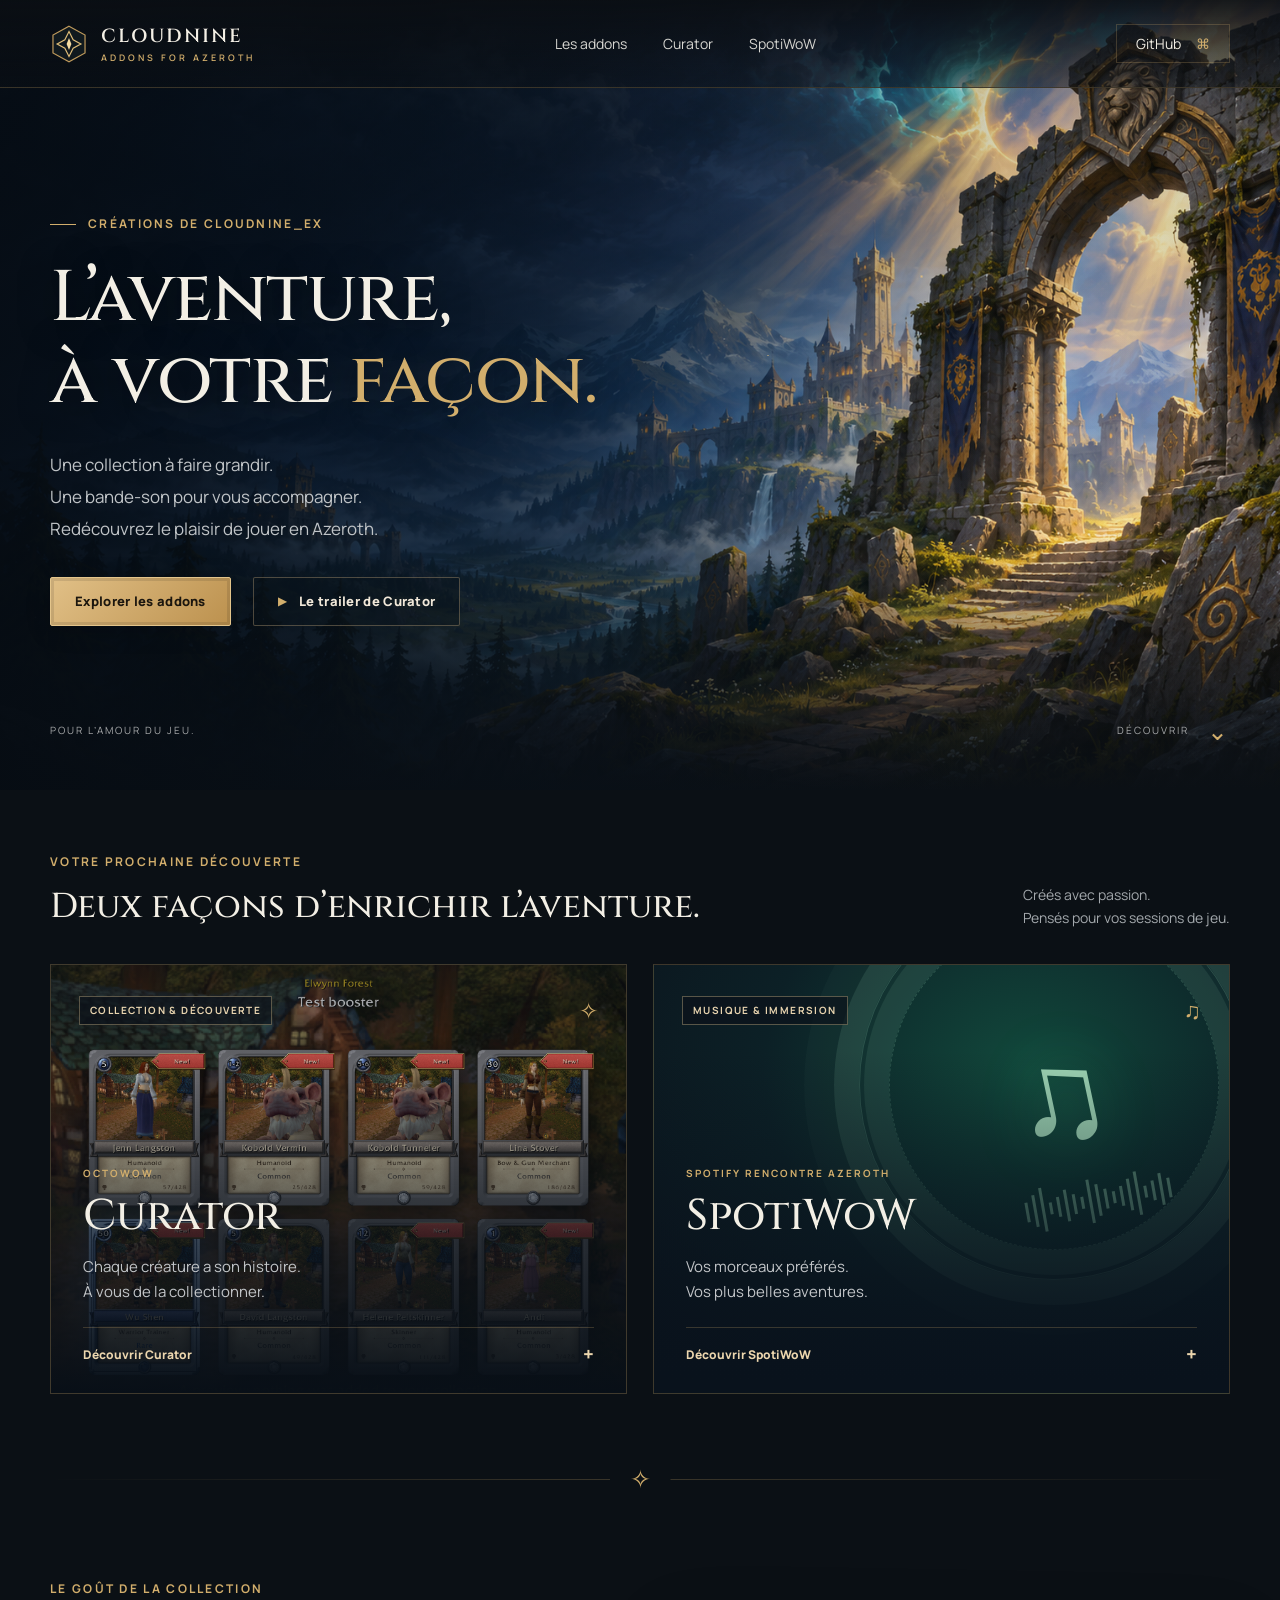
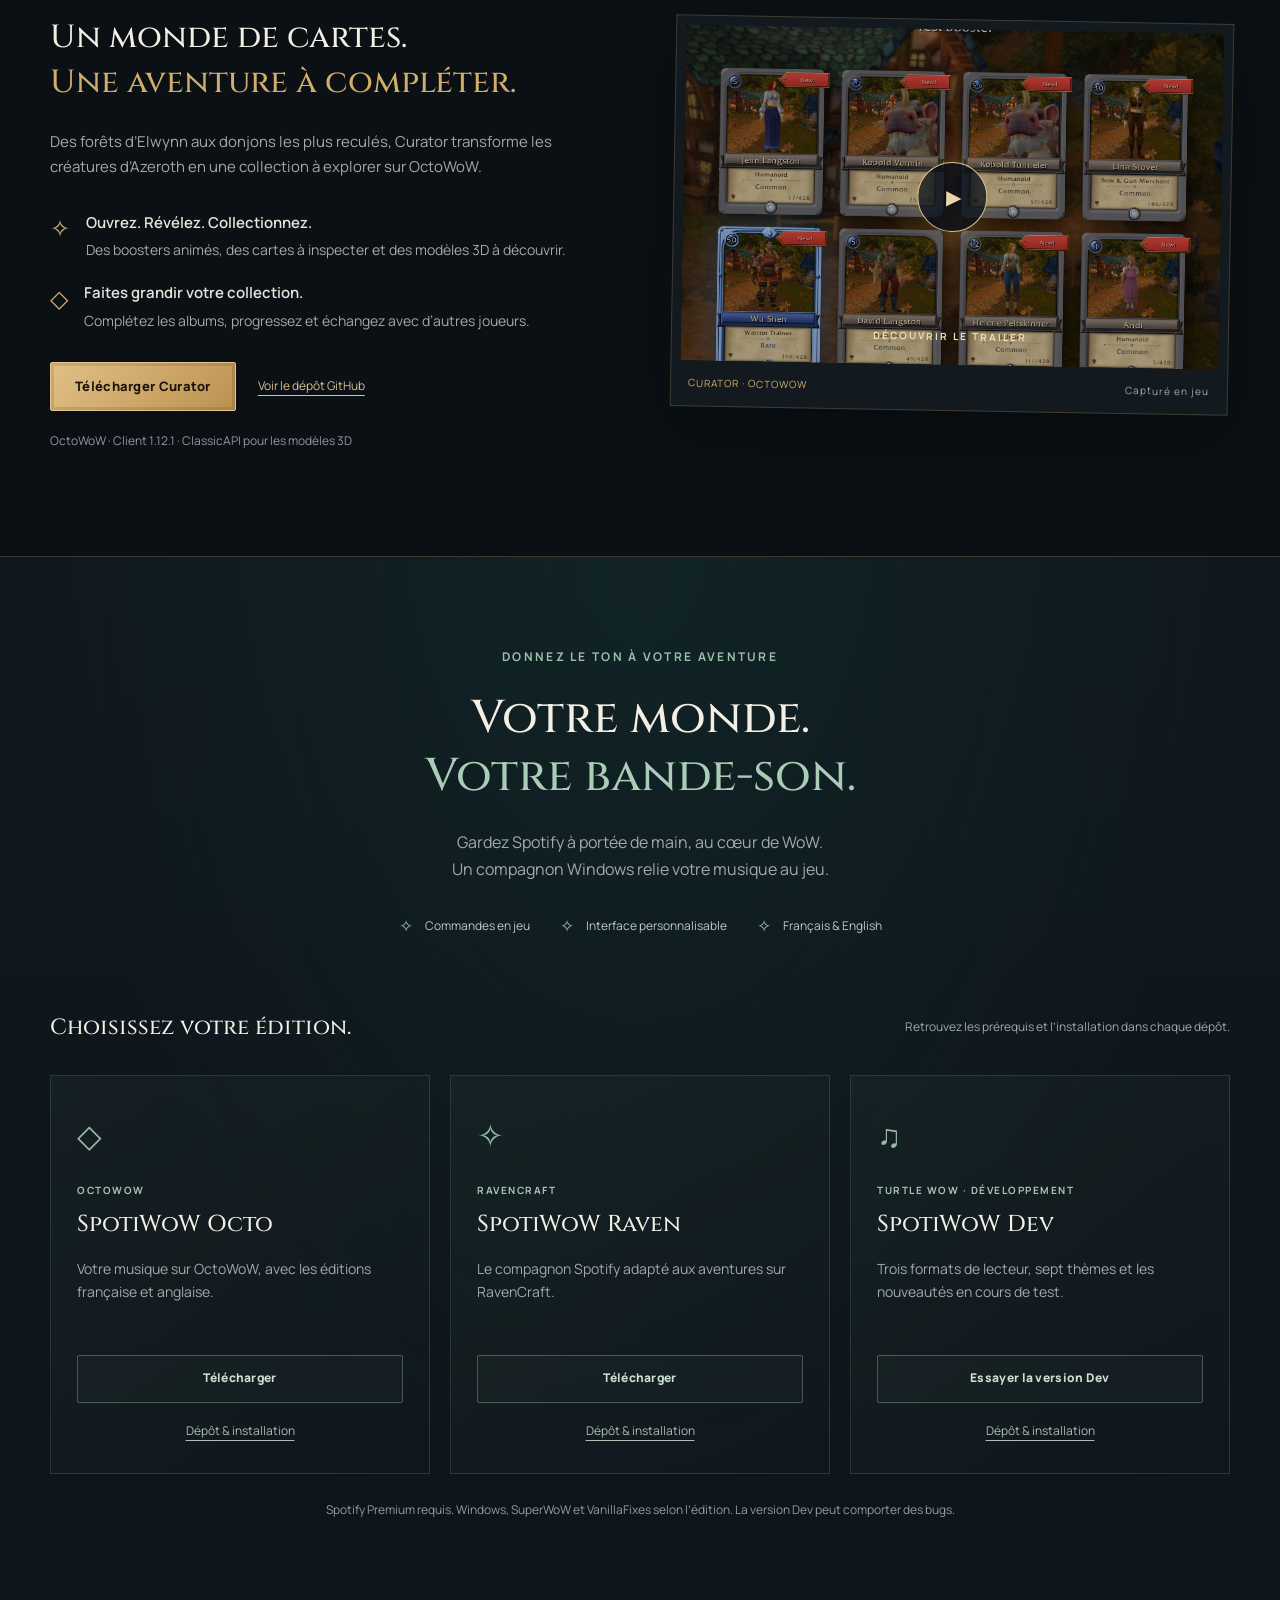
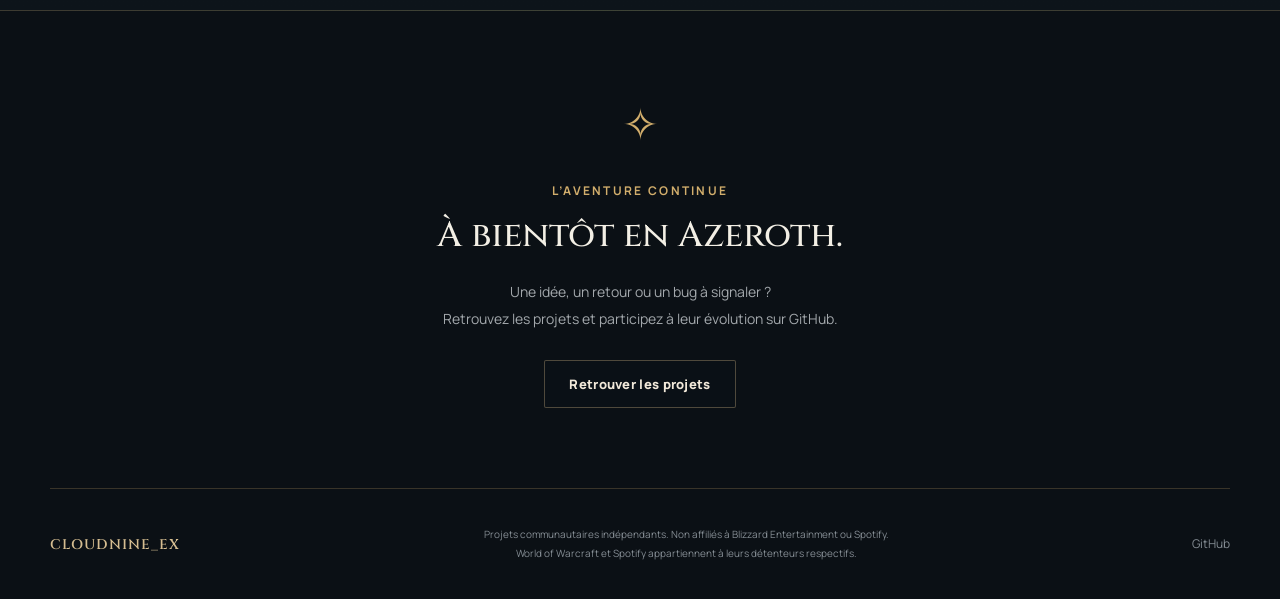
==== index.html @ c4625a7a "Create CloudNine addon showcase for Curator and SpotiWoW" ====
<!doctype html>
<html lang="fr">
<head>
  <meta charset="utf-8"><meta name="viewport" content="width=device-width, initial-scale=1">
  <meta name="theme-color" content="#0b1015">
  <meta name="description" content="Les addons de CloudNine_Ex pour vos aventures en Azeroth : Curator OctoWoW et SpotiWoW. Découvrez les projets, le trailer et les téléchargements.">
  <meta property="og:title" content="CloudNine_Ex — L’aventure, à votre façon."><meta property="og:description" content="Curator & SpotiWoW. Des addons faits pour enrichir vos aventures en Azeroth."><meta property="og:type" content="website">
  <title>CloudNine_Ex · Curator & SpotiWoW</title>
  <link rel="icon" href="assets/sigil.svg" type="image/svg+xml">
  <link rel="stylesheet" href="style.css"><script src="script.js" defer></script>
</head>
<body>
<a class="skip" href="#addons">Aller aux addons</a>
<header class="header"><a class="brand" href="#" aria-label="CloudNine_Ex, accueil"><img src="assets/sigil.svg" width="38" height="38" alt=""><span>CLOUDNINE<span class="brand-sub">ADDONS FOR AZEROTH</span></span></a><nav aria-label="Navigation principale"><a href="#addons">Les addons</a><a href="#curator">Curator</a><a href="#spotiwow">SpotiWoW</a></nav><a class="nav-github" href="https://github.com/Toracles" target="_blank" rel="noopener noreferrer">GitHub <span aria-hidden="true">⌘</span></a></header>
<main>
<section class="hero" aria-labelledby="hero-title"><div class="hero-art"></div><div class="embers" aria-hidden="true"></div><div class="hero-content wrap"><p class="eyebrow"><span></span> CRÉATIONS DE CLOUDNINE_EX</p><h1 id="hero-title">L’aventure,<br>à votre <em>façon.</em></h1><p class="hero-description">Une collection à faire grandir.<br>Une bande-son pour vous accompagner.<br>Redécouvrez le plaisir de jouer en Azeroth.</p><div class="actions"><a class="button gold" href="#addons">Explorer les addons</a><button class="button ghost" data-trailer><span class="play-small" aria-hidden="true">▶</span> Le trailer de Curator</button></div></div><div class="hero-bottom wrap"><span>POUR L’AMOUR DU JEU.</span><a href="#addons">DÉCOUVRIR <span aria-hidden="true">⌄</span></a></div></section>
<section id="addons" class="addons wrap"><div class="section-heading"><div><p class="eyebrow">VOTRE PROCHAINE DÉCOUVERTE</p><h2>Deux façons d’enrichir l’aventure.</h2></div><p>Créés avec passion.<br>Pensés pour vos sessions de jeu.</p></div><div class="tile-grid">
<a class="addon-tile curator-tile" href="#curator"><img src="assets/curator-booster.webp" alt="Des cartes Curator révélées dans la forêt d’Elwynn" width="1300" height="700"><div class="tile-shade"></div><div class="tile-top"><span class="tag">COLLECTION & DÉCOUVERTE</span><span class="tile-symbol" aria-hidden="true">✧</span></div><div class="tile-content"><span class="tile-kicker">OCTOWOW</span><h3>Curator</h3><p>Chaque créature a son histoire.<br>À vous de la collectionner.</p><span class="text-link">Découvrir Curator <span aria-hidden="true">+</span></span></div></a>
<a class="addon-tile spoti-tile" href="#spotiwow"><div class="spoti-art" aria-hidden="true"><div class="orbit orbit-one"></div><div class="orbit orbit-two"></div><div class="music-rune">♫</div><div class="waveform"><i></i><i></i><i></i><i></i><i></i><i></i><i></i><i></i><i></i><i></i><i></i><i></i><i></i><i></i><i></i><i></i><i></i><i></i><i></i></div></div><div class="tile-top"><span class="tag">MUSIQUE & IMMERSION</span><span class="tile-symbol" aria-hidden="true">♫</span></div><div class="tile-content"><span class="tile-kicker">SPOTIFY RENCONTRE AZEROTH</span><h3>SpotiWoW</h3><p>Vos morceaux préférés.<br>Vos plus belles aventures.</p><span class="text-link">Découvrir SpotiWoW <span aria-hidden="true">+</span></span></div></a></div></section>
<div class="ornament wrap" aria-hidden="true"><span>✧</span></div>
<section id="curator" class="detail wrap"><div class="detail-copy"><p class="eyebrow">LE GOÛT DE LA COLLECTION</p><h2>Un monde de cartes.<br><em>Une aventure à compléter.</em></h2><p>Des forêts d’Elwynn aux donjons les plus reculés, Curator transforme les créatures d’Azeroth en une collection à explorer sur OctoWoW.</p><div class="feature-list"><div><span aria-hidden="true">✧</span><p><strong>Ouvrez. Révélez. Collectionnez.</strong>Des boosters animés, des cartes à inspecter et des modèles 3D à découvrir.</p></div><div><span aria-hidden="true">◇</span><p><strong>Faites grandir votre collection.</strong>Complétez les albums, progressez et échangez avec d’autres joueurs.</p></div></div><div class="actions"><a class="button gold" href="https://github.com/Toracles/Curator-OctoWoW/releases/latest" target="_blank" rel="noopener noreferrer">Télécharger Curator</a><a class="repo-link" href="https://github.com/Toracles/Curator-OctoWoW" target="_blank" rel="noopener noreferrer">Voir le dépôt GitHub</a></div><p class="requirements">OctoWoW · Client 1.12.1 · ClassicAPI pour les modèles 3D</p></div><div class="trailer-card"><button class="trailer-preview" data-trailer aria-label="Regarder le trailer de Curator"><img src="assets/curator-booster.webp" alt="Aperçu de l’ouverture d’un booster Curator" loading="lazy" width="1300" height="700"><span class="play-ring" aria-hidden="true">▶</span><span class="preview-label">DÉCOUVRIR LE TRAILER</span></button><div class="media-caption"><span>CURATOR · OCTOWOW</span><span>Capturé en jeu</span></div></div></section>
<section id="spotiwow" class="spoti-section"><div class="wrap"><div class="spoti-heading"><p class="eyebrow">DONNEZ LE TON À VOTRE AVENTURE</p><h2>Votre monde.<br><em>Votre bande-son.</em></h2><p>Gardez Spotify à portée de main, au cœur de WoW.<br>Un compagnon Windows relie votre musique au jeu.</p></div><div class="spoti-features"><span>Commandes en jeu</span><span>Interface personnalisable</span><span>Français & English</span></div><div class="edition-header"><h3>Choisissez votre édition.</h3><p>Retrouvez les prérequis et l’installation dans chaque dépôt.</p></div><div class="edition-grid"><article class="edition"><span class="edition-mark" aria-hidden="true">◇</span><p class="eyebrow">OCTOWOW</p><h3>SpotiWoW Octo</h3><p>Votre musique sur OctoWoW, avec les éditions française et anglaise.</p><a class="button outline" href="https://github.com/Toracles/SpotiWoW-Octo/releases/latest" target="_blank" rel="noopener noreferrer">Télécharger</a><a class="repo-link" href="https://github.com/Toracles/SpotiWoW-Octo" target="_blank" rel="noopener noreferrer">Dépôt & installation</a></article><article class="edition"><span class="edition-mark" aria-hidden="true">✧</span><p class="eyebrow">RAVENCRAFT</p><h3>SpotiWoW Raven</h3><p>Le compagnon Spotify adapté aux aventures sur RavenCraft.</p><a class="button outline" href="https://github.com/Toracles/SpotiWoW-Raven/releases/latest" target="_blank" rel="noopener noreferrer">Télécharger</a><a class="repo-link" href="https://github.com/Toracles/SpotiWoW-Raven" target="_blank" rel="noopener noreferrer">Dépôt & installation</a></article><article class="edition dev"><span class="edition-mark" aria-hidden="true">♫</span><p class="eyebrow">TURTLE WOW · DÉVELOPPEMENT</p><h3>SpotiWoW Dev</h3><p>Trois formats de lecteur, sept thèmes et les nouveautés en cours de test.</p><a class="button outline" href="https://github.com/Toracles/SpotiWoW-Dev/releases/latest" target="_blank" rel="noopener noreferrer">Essayer la version Dev</a><a class="repo-link" href="https://github.com/Toracles/SpotiWoW-Dev" target="_blank" rel="noopener noreferrer">Dépôt & installation</a></article></div><p class="spoti-note">Spotify Premium requis. Windows, SuperWoW et VanillaFixes selon l’édition. La version Dev peut comporter des bugs.</p></div></section>
<section class="closing wrap"><span class="closing-sigil" aria-hidden="true">✧</span><p class="eyebrow">L’AVENTURE CONTINUE</p><h2>À bientôt en Azeroth.</h2><p>Une idée, un retour ou un bug à signaler ?<br>Retrouvez les projets et participez à leur évolution sur GitHub.</p><a class="button ghost" href="https://github.com/Toracles" target="_blank" rel="noopener noreferrer">Retrouver les projets</a></section>
</main><footer class="footer wrap"><a class="footer-brand" href="#">CLOUDNINE_EX</a><p>Projets communautaires indépendants. Non affiliés à Blizzard Entertainment ou Spotify.<br>World of Warcraft et Spotify appartiennent à leurs détenteurs respectifs.</p><a href="https://github.com/Toracles" target="_blank" rel="noopener noreferrer">GitHub</a></footer>
<dialog id="trailer-dialog" aria-labelledby="trailer-title"><div class="dialog-heading"><h2 id="trailer-title">Curator · Le trailer</h2><button class="close-dialog" aria-label="Fermer le trailer">✕</button></div><video controls playsinline preload="none" poster="assets/curator-booster.webp"><source src="assets/curator-trailer.mp4" type="video/mp4">Votre navigateur ne lit pas cette vidéo. <a href="assets/curator-trailer.mp4">Télécharger le trailer</a>.</video></dialog>
</body></html>
---- style.css ----
@import url('https://fonts.googleapis.com/css2?family=Cinzel:wght@400;500;600;700&family=Manrope:wght@400;500;600;700;800&display=swap');
:root{color-scheme:dark;--bg:#0b1015;--panel:#121a20;--gold:#d2ae6c;--text:#f3efe5;--muted:#a3a8ac;--line:rgba(210,174,108,.23)}
*{box-sizing:border-box}html{scroll-behavior:smooth;scroll-padding-top:100px}body{margin:0;background:var(--bg);color:var(--text);font:16px/1.7 Manrope,Arial,sans-serif}a{color:inherit;text-decoration:none}button{font:inherit;cursor:pointer}button,a{-webkit-tap-highlight-color:transparent}button:focus-visible,a:focus-visible{outline:2px solid #f5d18b;outline-offset:5px}button{color:inherit}img{max-width:100%;display:block}.wrap{width:min(1240px,calc(100% - 100px));margin-inline:auto}.skip{position:fixed;left:20px;top:-80px;padding:12px 20px;background:var(--gold);color:#111;z-index:100}.skip:focus{top:10px}.header{height:88px;display:flex;align-items:center;justify-content:space-between;padding:0 50px;position:absolute;z-index:10;inset:0 0 auto;border-bottom:1px solid var(--line);background:linear-gradient(#0a0e13ef,#0a0e1370)}.brand{display:flex;gap:13px;align-items:center;font:600 19px Cinzel,Georgia,serif;letter-spacing:2px}.brand-sub{display:block;font:600 9px Manrope,sans-serif;letter-spacing:3px;color:var(--gold);margin-top:2px}.header nav{display:flex;gap:36px;font-size:14px;color:#d7d6d1}.header nav a:hover,.repo-link:hover,.footer a:hover{color:var(--gold)}.nav-github{border:1px solid var(--line);padding:7px 19px;font-size:14px}.nav-github span{padding-left:12px;color:var(--gold)}.hero{height:790px;min-height:700px;position:relative;isolation:isolate;display:flex;align-items:center;overflow:hidden}.hero-art{position:absolute;inset:0;z-index:-3;background:#152632 url('assets/hero.png') center 40%/cover}.hero:before{content:'';position:absolute;inset:0;z-index:-2;background:linear-gradient(90deg,rgba(6,12,19,.89),rgba(7,15,24,.55) 43%,rgba(7,15,24,.03) 78%),linear-gradient(0deg,var(--bg) 0%,transparent 30%,#07101a30)}.hero-content{padding-top:50px}.eyebrow{font-size:12px;font-weight:700;letter-spacing:2.3px;line-height:1.6;color:var(--gold);margin:0 0 24px}.hero .eyebrow{display:flex;gap:12px;align-items:center}.eyebrow>span{height:1px;width:26px;background:var(--gold)}h1,h2,h3{font-family:Cinzel,Georgia,serif;font-weight:500;line-height:1.15;margin:0}h1{font-size:clamp(52px,5.6vw,82px);letter-spacing:-1.5px;text-shadow:0 3px 35px #0008}em{font-style:normal;color:var(--gold)}.hero-description{color:#c0c4c7;font-size:17px;line-height:1.9;margin:26px 0 32px}.actions{display:flex;align-items:center;gap:22px;flex-wrap:wrap}.button{display:inline-flex;justify-content:center;align-items:center;gap:13px;min-height:48px;padding:12px 24px;border:1px solid transparent;font-size:13px;font-weight:800;letter-spacing:.3px;border-radius:2px;transition:background .2s,border-color .2s,transform .2s}.button:hover{transform:translateY(-2px)}.gold{background:linear-gradient(135deg,#e1c087,#bc914e);color:#1b160e;border-color:#e4c58b;box-shadow:inset 0 0 0 3px #0c0c0c1c,0 4px 25px #0003}.gold:hover{background:#efcf98}.ghost{background:#0b141955;border-color:#a7926e70;color:#f1e8d9}.ghost:hover{background:#b5924e20;border-color:var(--gold)}.play-small{font-size:11px;color:var(--gold)}.hero-bottom{position:absolute;bottom:38px;left:0;right:0;display:flex;justify-content:space-between;align-items:center;color:#a7a9aa;font-size:10px;letter-spacing:2px}.hero-bottom a{display:flex;gap:18px;align-items:center}.hero-bottom a span{font-size:25px;color:var(--gold)}.embers{position:absolute;inset:0;z-index:-1;pointer-events:none;background-image:radial-gradient(2px 2px at 72% 35%,#dfbc7e,transparent),radial-gradient(2px 2px at 80% 62%,#dfbc7e,transparent),radial-gradient(1px 1px at 60% 45%,#dfbc7e,transparent),radial-gradient(2px 2px at 91% 17%,#dfbc7e,transparent);animation:drift 10s ease-in-out infinite alternate}@keyframes drift{to{transform:translate(12px,-24px);opacity:.4}}
.addons{padding-block:62px 75px}.section-heading{display:flex;justify-content:space-between;gap:30px;align-items:end;margin-bottom:34px}.section-heading .eyebrow{margin-bottom:14px}h2{font-size:clamp(27px,2.7vw,39px);line-height:1.3}.section-heading>p{font-size:14px;color:var(--muted);margin:0}.tile-grid{display:grid;grid-template-columns:1fr 1fr;gap:26px;perspective:1400px}.addon-tile{height:430px;position:relative;isolation:isolate;overflow:hidden;border:1px solid #80643e70;background:#0e1920;transform:rotateX(var(--rx,0deg)) rotateY(var(--ry,0deg));transition:transform .25s,border-color .25s,box-shadow .25s}.addon-tile:after{content:'';position:absolute;inset:0;pointer-events:none;background:radial-gradient(400px circle at var(--mx,50%) var(--my,50%),#ead3a318,transparent);opacity:0;transition:opacity .3s}.addon-tile:hover{border-color:#d5ac69;box-shadow:0 15px 50px #0006}.addon-tile:hover:after{opacity:1}.addon-tile>img{position:absolute;inset:0;width:100%;height:100%;object-fit:cover;object-position:45% 35%;z-index:-3;transition:transform .6s;filter:saturate(.8)}.addon-tile:hover>img{transform:scale(1.05)}.tile-shade{position:absolute;inset:0;background:linear-gradient(0deg,#080f17 0%,#080f17b0 39%,#080f1720 75%,#080f1770);z-index:-1}.tile-top{display:flex;justify-content:space-between;align-items:center;position:absolute;inset:26px 28px auto}.tag{border:1px solid #dac39060;color:#e8d4af;background:#0b111aac;padding:5px 10px;font-size:10px;font-weight:700;letter-spacing:1.4px}.tile-symbol{font-size:23px;color:var(--gold)}.tile-content{position:absolute;inset:auto 32px 28px}.tile-kicker{font-size:10px;font-weight:700;letter-spacing:2px;color:var(--gold)}.tile-content h3{font-size:43px;margin-top:7px}.tile-content p{font-size:15px;line-height:1.7;color:#c2c5c8;margin:12px 0 22px}.text-link{font-size:12px;font-weight:800;display:flex;justify-content:space-between;padding-top:17px;border-top:1px solid var(--line);color:#ecd6ae}.text-link>span{font-size:19px;line-height:1}.spoti-tile{background:radial-gradient(ellipse at 65% 25%,#12493c,#0c2026 50%,#0b121b)}.spoti-art{position:absolute;inset:0;z-index:-2;overflow:hidden}.spoti-art:after{content:'';position:absolute;inset:0;background:linear-gradient(0deg,#09121c 3%,transparent 80%)}.music-rune{position:absolute;top:13%;right:21%;font:130px Georgia,serif;color:#9ed5b5;text-shadow:0 0 60px #4bffb060;transform:rotate(-12deg)}.orbit{position:absolute;top:-75px;right:-20px;width:390px;height:390px;border:1px solid #95d4b335;border-radius:50%;box-shadow:0 0 0 25px #79ad9820,0 0 0 55px #79ad9809}.orbit-two{top:-45px;right:10px;width:330px;height:330px;border-style:dashed;animation:orbit 90s linear infinite}@keyframes orbit{to{transform:rotate(360deg)}}.waveform{display:flex;position:absolute;right:10%;top:49%;gap:5px;align-items:center;height:50px;transform:rotate(-10deg);opacity:.6}.waveform i{display:block;width:3px;height:20px;background:#8bc5a5;animation:bars 1.8s ease-in-out infinite alternate}.waveform i:nth-child(3n){height:44px;animation-delay:-.8s}.waveform i:nth-child(2n){height:32px;animation-delay:-.3s}.waveform i:nth-child(4n){height:12px;animation-delay:-1.2s}@keyframes bars{to{transform:scaleY(.35)}}.ornament{height:20px;display:flex;align-items:center;gap:20px;color:var(--gold)}.ornament:before,.ornament:after{content:'';height:1px;flex:1;background:linear-gradient(90deg,transparent,var(--line))}.ornament:after{transform:rotate(180deg)}.ornament span{font-size:25px}.detail{display:grid;grid-template-columns:1fr 1fr;gap:65px;align-items:center;padding-block:90px 105px}.detail .eyebrow{margin-bottom:18px}.detail h2{font-size:32px;line-height:1.4}.detail-copy>p:not(.eyebrow):not(.requirements){color:var(--muted);font-size:15px;margin:23px 0}.feature-list{margin:30px 0}.feature-list>div{display:flex;gap:16px;align-items:start;margin:18px 0}.feature-list>div>span{color:var(--gold);font-size:24px;line-height:1.5}.feature-list p{margin:0;color:var(--muted);font-size:14px}.feature-list strong{display:block;color:#e7e4dc;font-size:15px;font-weight:600;margin-bottom:3px}.repo-link{font-size:12px;color:#d6c198;text-decoration:underline;text-underline-offset:5px}.requirements{font-size:12px;color:#91989e;margin:20px 0 0}.trailer-card{border:1px solid var(--line);padding:9px;background:#121a20;box-shadow:0 24px 70px #0004;transform:rotate(1deg)}.trailer-preview{position:relative;display:block;border:0;padding:0;width:100%;background:#111;overflow:hidden;aspect-ratio:16/10}.trailer-preview img{height:100%;width:100%;object-fit:cover;filter:brightness(.7);transition:transform .5s,filter .5s}.trailer-preview:hover img{transform:scale(1.04);filter:brightness(.9)}.play-ring{position:absolute;top:50%;left:50%;transform:translate(-50%,-50%);display:grid;place-items:center;width:70px;height:70px;border-radius:50%;border:1px solid #dec08a;background:#0a111bc0;color:#edd5a9;font-size:20px;padding-left:3px;box-shadow:0 0 40px #cfa75c40}.preview-label{position:absolute;bottom:20px;left:0;right:0;font-size:10px;font-weight:700;letter-spacing:2px;color:#f1dbae}.media-caption{display:flex;justify-content:space-between;font-size:10px;letter-spacing:1px;padding:14px 8px 5px;color:var(--muted)}.media-caption span:first-child{color:var(--gold)}
.spoti-section{position:relative;padding-block:90px;background:radial-gradient(ellipse at 50% 0%,#11333066,transparent 63%),linear-gradient(#10191f,#0d141a);border-block:1px solid var(--line)}.spoti-heading{text-align:center}.spoti-heading .eyebrow{color:#9abfa9}.spoti-heading h2{font-size:46px;line-height:1.25}.spoti-heading em{color:#a9cdb6}.spoti-heading>p:last-child{color:var(--muted);margin:24px 0}.spoti-features{display:flex;gap:30px;justify-content:center;margin:28px 0 65px;color:#c0c9c4;font-size:12px}.spoti-features span{display:flex;align-items:center;gap:12px}.spoti-features span:before{content:'✧';color:#95bea7;font-size:17px}.edition-header{display:flex;justify-content:space-between;align-items:center;margin-bottom:25px;gap:20px}.edition-header h3{font-size:22px}.edition-header p{color:var(--muted);font-size:12px}.edition-grid{display:grid;grid-template-columns:repeat(3,1fr);gap:20px}.edition{position:relative;padding:32px 26px;background:linear-gradient(140deg,#20312f55,#121a2070);border:1px solid #84ad9633;transition:transform .25s,border-color .25s}.edition:hover{transform:translateY(-5px);border-color:#9cc6ac88}.edition .eyebrow{font-size:10px;letter-spacing:1.5px;color:#a7c6b3;margin-bottom:14px}.edition-mark{display:block;font-size:32px;color:#95bca4;margin-bottom:20px}.edition h3{font-size:23px}.edition>p:not(.eyebrow){color:var(--muted);font-size:14px;min-height:72px;margin-block:18px 26px}.outline{width:100%;border-color:#79998080;background:#8bb89c0a;color:#cce0d2;font-size:12px}.outline:hover{background:#8bb89c20;border-color:#8bb89c}.edition .repo-link{display:block;text-align:center;margin-top:18px;color:#acbfb4}.spoti-note{color:#949d9b;text-align:center;font-size:12px;margin:26px 0 0}.closing{text-align:center;padding-block:75px 80px}.closing-sigil{font-size:44px;color:var(--gold);display:block;margin-bottom:20px}.closing .eyebrow{margin-bottom:13px}.closing h2{font-size:35px}.closing p:not(.eyebrow){color:var(--muted);font-size:14px;line-height:1.9;margin:20px 0 28px}.footer{border-top:1px solid var(--line);display:flex;align-items:center;justify-content:space-between;gap:30px;padding-block:26px;color:#858d94}.footer-brand{font:600 14px Cinzel,Georgia,serif;color:#d5bd91;letter-spacing:1px}.footer p{font-size:10px;line-height:1.9;text-align:center}.footer>a:last-child{font-size:12px}dialog{padding:0;border:1px solid var(--gold);background:#0b1015;color:var(--text);width:min(1050px,95vw);max-height:94dvh;box-shadow:0 0 100px #000c}dialog::backdrop{background:#02060de8;backdrop-filter:blur(7px)}.dialog-heading{display:flex;align-items:center;justify-content:space-between;padding:13px 20px;border-bottom:1px solid var(--line)}.dialog-heading h2{font-size:17px}.close-dialog{border:0;background:transparent;font-size:21px;width:40px;height:40px;color:var(--gold)}dialog video{display:block;width:100%;max-height:calc(94dvh - 70px)}
@media(min-width:1600px){.hero{height:850px}.header{padding-inline:max(50px,calc((100vw - 1400px)/2))}}@media(max-width:1000px){.wrap{width:calc(100% - 60px)}.header{padding-inline:30px}.header nav{gap:22px}.detail{gap:30px}.detail h2{font-size:27px}.tile-content h3{font-size:36px}.edition{padding:25px 20px}.edition h3{font-size:20px}.edition>p:not(.eyebrow){min-height:96px}}@media(max-width:700px){html{scroll-padding-top:24px}.wrap{width:calc(100% - 36px)}.header{height:76px;padding-inline:18px}.brand{font-size:15px;letter-spacing:1px;gap:9px}.brand img{width:30px}.brand-sub{font-size:8px;letter-spacing:1.6px}.header nav{display:none}.nav-github{padding:7px 12px;font-size:12px}.nav-github span{display:none}.hero{height:730px;min-height:0}.hero-art{background-position:63% center}.hero:before{background:linear-gradient(90deg,#06101de0,#07101a73),linear-gradient(0deg,var(--bg),transparent 35%)}.hero-content{padding-top:30px}h1{font-size:54px;line-height:1.15}.hero .eyebrow{font-size:10px;letter-spacing:1.7px}.hero-description{font-size:15px}.actions{gap:14px}.hero .actions{align-items:start;flex-direction:column}.hero-bottom{font-size:8px;letter-spacing:1.5px;bottom:22px}.hero-bottom a{gap:10px}.addons{padding-block:42px}.section-heading{display:block;margin-bottom:25px}.section-heading>p{margin-top:16px}.section-heading h2{font-size:27px}.eyebrow{font-size:10px;letter-spacing:1.6px}.tile-grid{grid-template-columns:1fr;gap:20px}.addon-tile{height:390px}.tile-top{inset:23px 24px auto}.tile-content{inset:auto 26px 24px}.tile-content h3{font-size:37px}.detail{grid-template-columns:1fr;padding-block:55px;gap:35px}.detail h2{font-size:29px}.detail .actions{gap:18px}.detail-copy>p:not(.eyebrow):not(.requirements){font-size:14px}.trailer-card{transform:none}.spoti-section{padding-block:55px}.spoti-heading h2{font-size:36px}.spoti-heading>p:last-child{font-size:14px}.spoti-features{gap:8px 20px;flex-wrap:wrap;margin-bottom:40px;font-size:11px}.edition-header{display:block;margin-bottom:20px}.edition-header p{margin-top:12px}.edition-grid{grid-template-columns:1fr;gap:18px}.edition{padding:26px}.edition-mark{position:absolute;right:26px;top:26px;font-size:27px}.edition .eyebrow{padding-right:35px}.edition h3{font-size:24px}.edition>p:not(.eyebrow){min-height:0;margin:16px 0 22px}.spoti-note{font-size:11px;line-height:1.9}.closing{padding-block:50px}.closing h2{font-size:29px}.footer{flex-wrap:wrap;justify-content:space-between;gap:12px}.footer p{order:3;text-align:left;width:100%;font-size:10px}.tag{font-size:9px}.requirements{font-size:11px}}@media(prefers-reduced-motion:reduce){html{scroll-behavior:auto}*,*:before,*:after{animation:none!important;transition:none!important}.addon-tile{transform:none!important}}
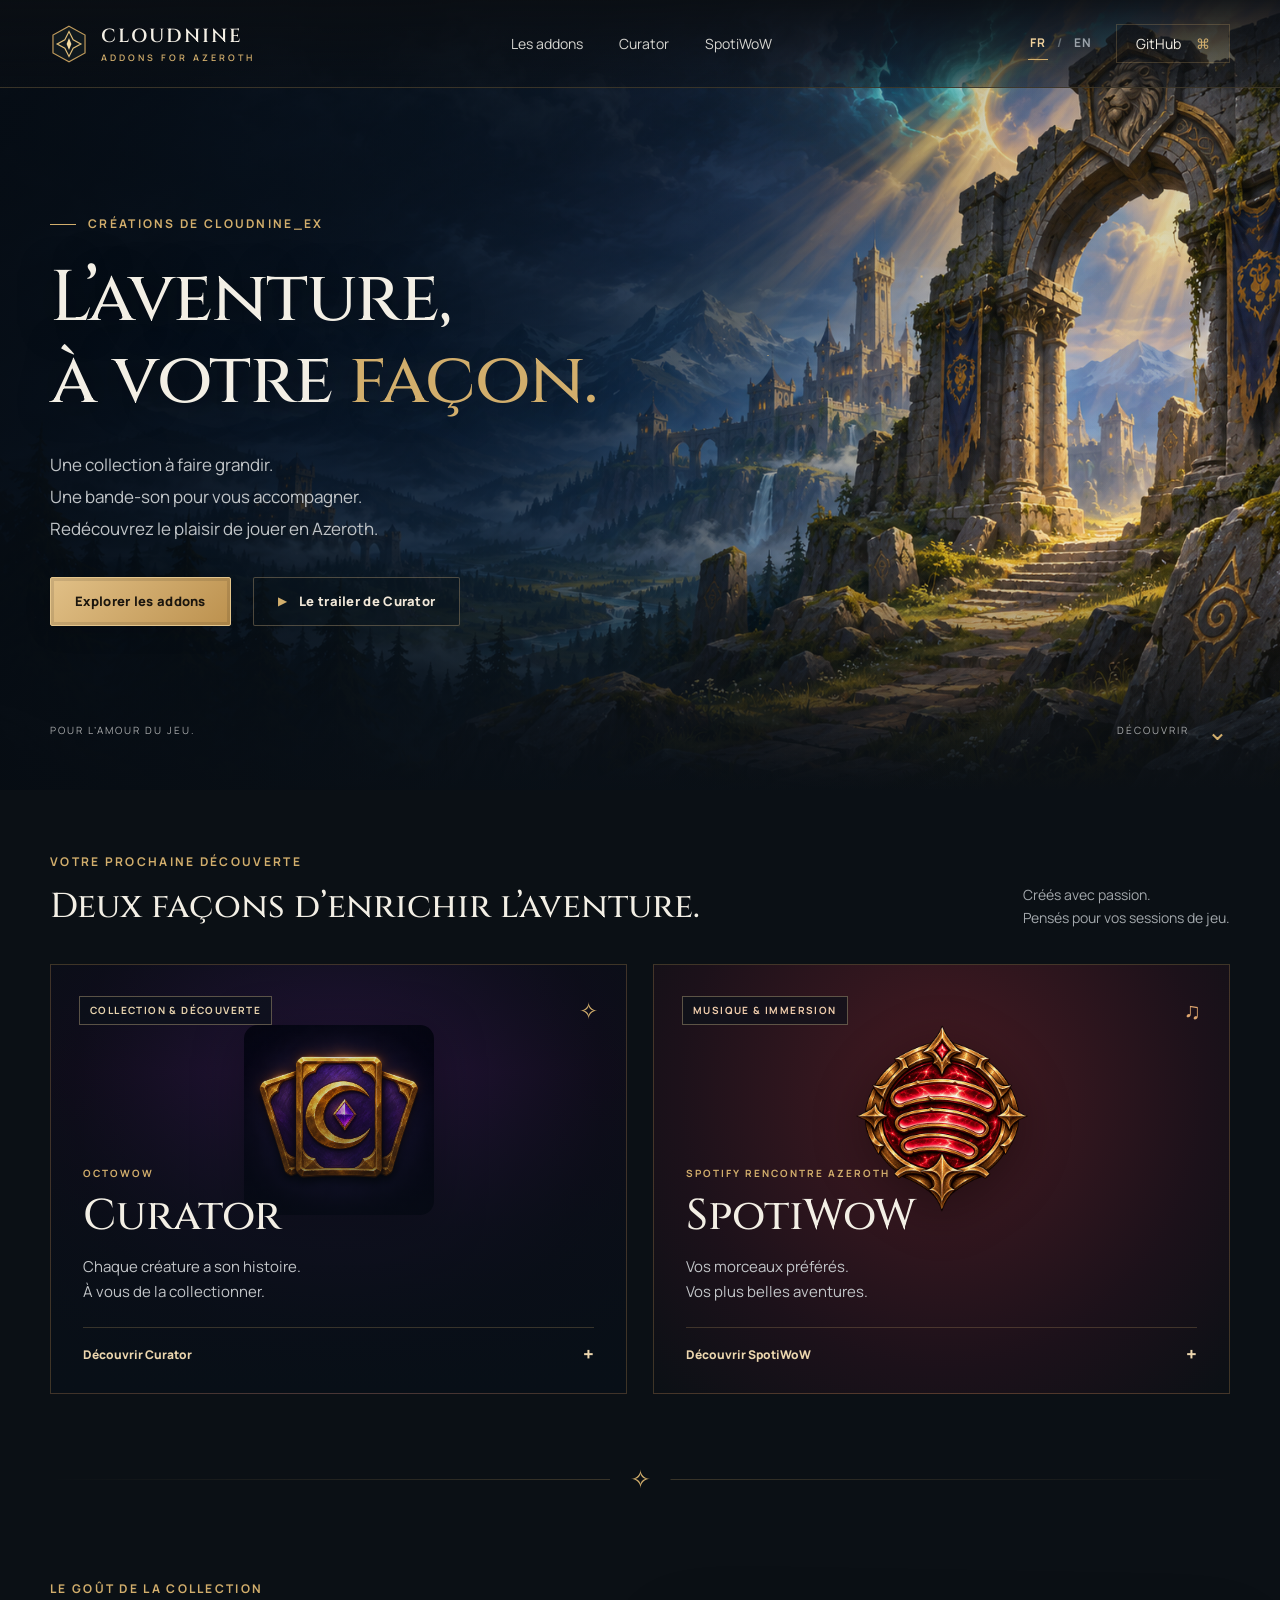
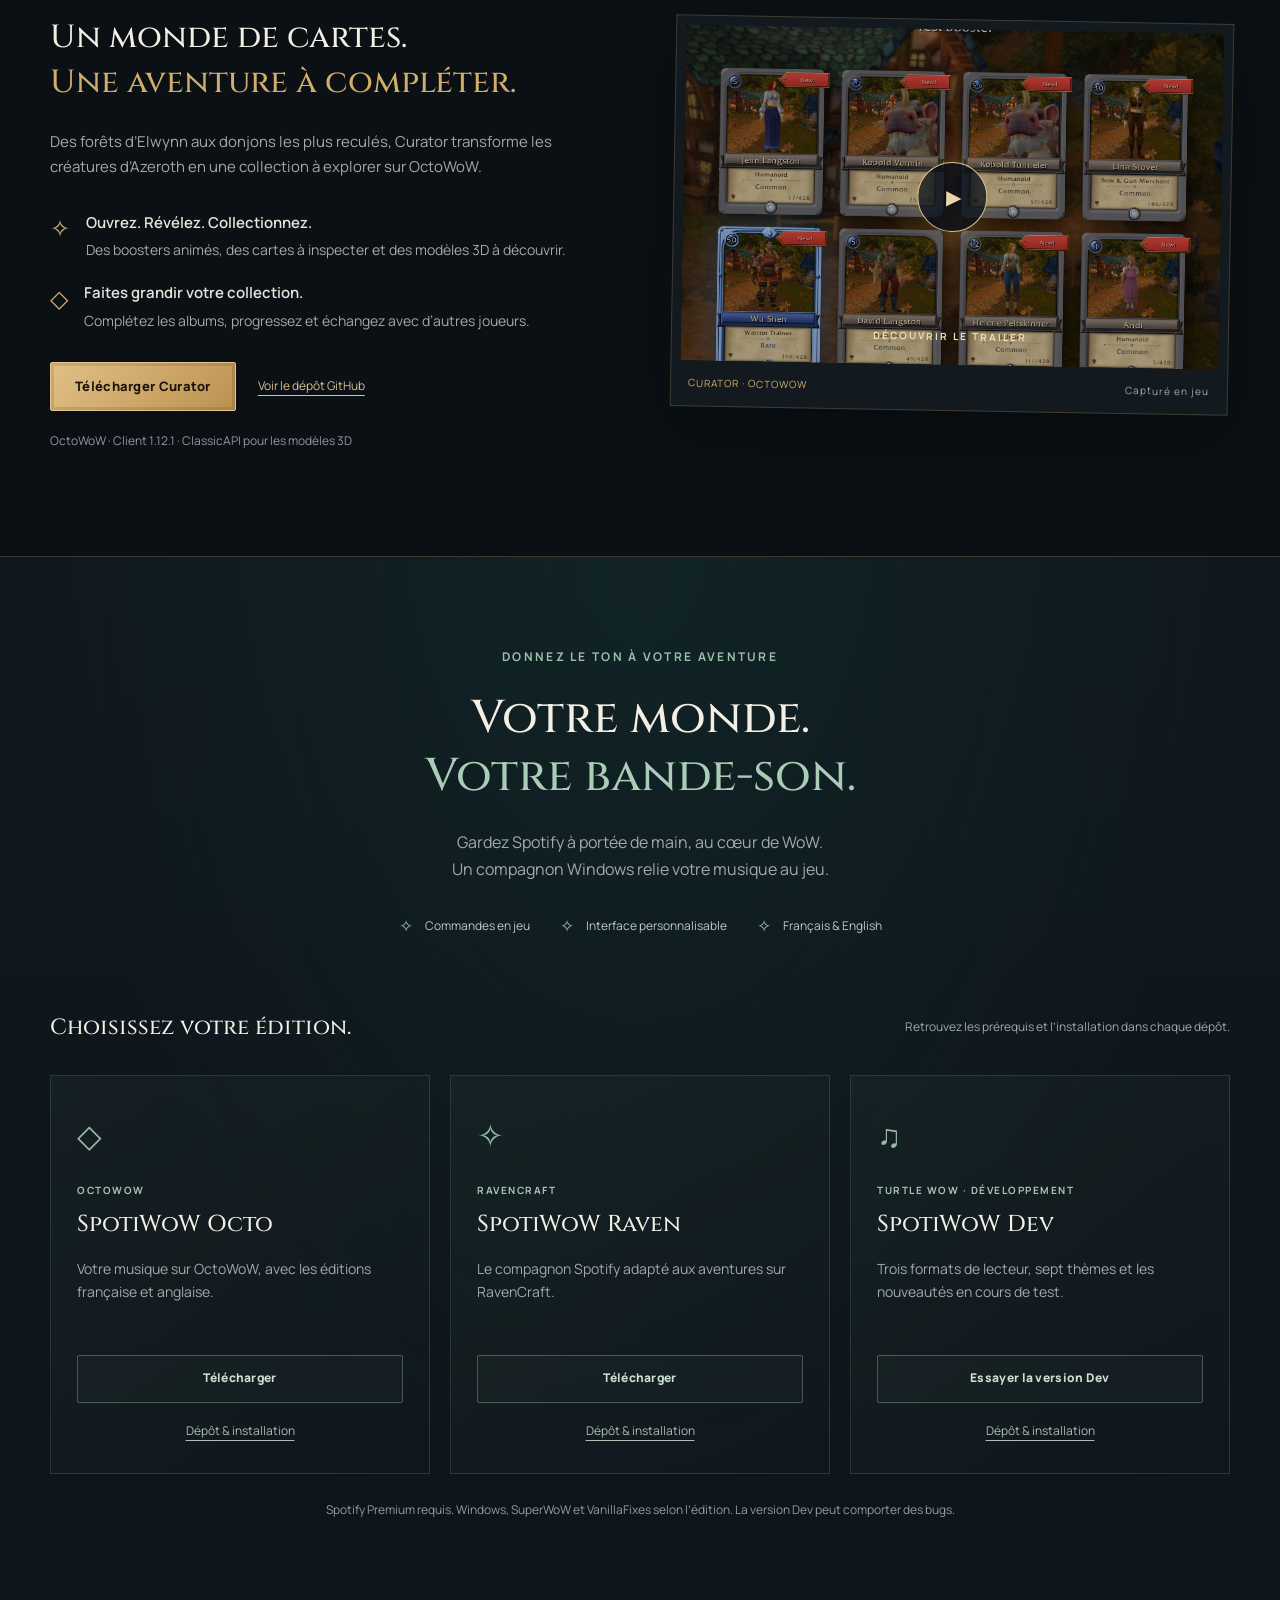
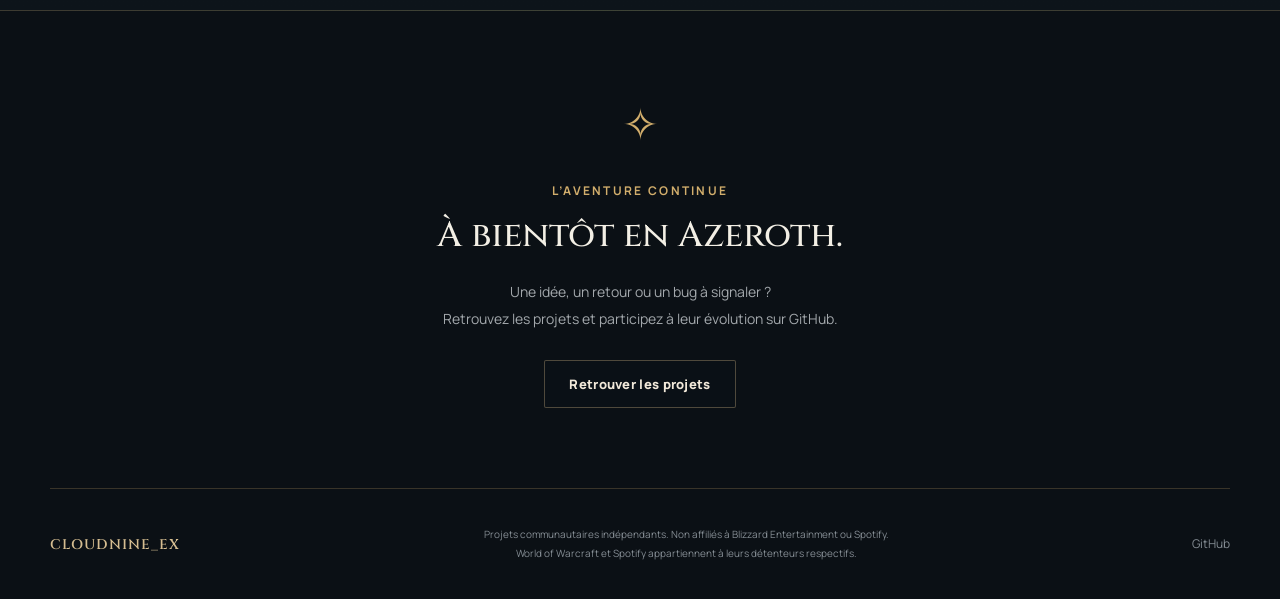
==== commit e46bbb07: "Use addon logos and add complete English edition" ====
--- a/index.html
+++ b/index.html
@@ -7,16 +7,17 @@
   <meta property="og:title" content="CloudNine_Ex — L’aventure, à votre façon."><meta property="og:description" content="Curator & SpotiWoW. Des addons faits pour enrichir vos aventures en Azeroth."><meta property="og:type" content="website">
   <title>CloudNine_Ex · Curator & SpotiWoW</title>
   <link rel="icon" href="assets/sigil.svg" type="image/svg+xml">
-  <link rel="stylesheet" href="style.css"><script src="script.js" defer></script>
+  <link rel="alternate" hreflang="fr" href="https://toracles.github.io/azeroth-addons/"><link rel="alternate" hreflang="en" href="https://toracles.github.io/azeroth-addons/en.html"><link rel="alternate" hreflang="x-default" href="https://toracles.github.io/azeroth-addons/">
+  <link rel="stylesheet" href="style.css?v=2"><script src="script.js?v=2" defer></script>
 </head>
 <body>
 <a class="skip" href="#addons">Aller aux addons</a>
-<header class="header"><a class="brand" href="#" aria-label="CloudNine_Ex, accueil"><img src="assets/sigil.svg" width="38" height="38" alt=""><span>CLOUDNINE<span class="brand-sub">ADDONS FOR AZEROTH</span></span></a><nav aria-label="Navigation principale"><a href="#addons">Les addons</a><a href="#curator">Curator</a><a href="#spotiwow">SpotiWoW</a></nav><a class="nav-github" href="https://github.com/Toracles" target="_blank" rel="noopener noreferrer">GitHub <span aria-hidden="true">⌘</span></a></header>
+<header class="header"><a class="brand" href="#" aria-label="CloudNine_Ex, accueil"><img src="assets/sigil.svg" width="38" height="38" alt=""><span>CLOUDNINE<span class="brand-sub">ADDONS FOR AZEROTH</span></span></a><nav aria-label="Navigation principale"><a href="#addons">Les addons</a><a href="#curator">Curator</a><a href="#spotiwow">SpotiWoW</a></nav><div class="header-tools"><div class="language-switch" role="group" aria-label="Langue du site"><a href="index.html" lang="fr" aria-current="page">FR</a><span aria-hidden="true">/</span><a href="en.html" lang="en" aria-label="Read in English">EN</a></div><a class="nav-github" href="https://github.com/Toracles" target="_blank" rel="noopener noreferrer">GitHub <span aria-hidden="true">⌘</span></a></div></header>
 <main>
 <section class="hero" aria-labelledby="hero-title"><div class="hero-art"></div><div class="embers" aria-hidden="true"></div><div class="hero-content wrap"><p class="eyebrow"><span></span> CRÉATIONS DE CLOUDNINE_EX</p><h1 id="hero-title">L’aventure,<br>à votre <em>façon.</em></h1><p class="hero-description">Une collection à faire grandir.<br>Une bande-son pour vous accompagner.<br>Redécouvrez le plaisir de jouer en Azeroth.</p><div class="actions"><a class="button gold" href="#addons">Explorer les addons</a><button class="button ghost" data-trailer><span class="play-small" aria-hidden="true">▶</span> Le trailer de Curator</button></div></div><div class="hero-bottom wrap"><span>POUR L’AMOUR DU JEU.</span><a href="#addons">DÉCOUVRIR <span aria-hidden="true">⌄</span></a></div></section>
 <section id="addons" class="addons wrap"><div class="section-heading"><div><p class="eyebrow">VOTRE PROCHAINE DÉCOUVERTE</p><h2>Deux façons d’enrichir l’aventure.</h2></div><p>Créés avec passion.<br>Pensés pour vos sessions de jeu.</p></div><div class="tile-grid">
-<a class="addon-tile curator-tile" href="#curator"><img src="assets/curator-booster.webp" alt="Des cartes Curator révélées dans la forêt d’Elwynn" width="1300" height="700"><div class="tile-shade"></div><div class="tile-top"><span class="tag">COLLECTION & DÉCOUVERTE</span><span class="tile-symbol" aria-hidden="true">✧</span></div><div class="tile-content"><span class="tile-kicker">OCTOWOW</span><h3>Curator</h3><p>Chaque créature a son histoire.<br>À vous de la collectionner.</p><span class="text-link">Découvrir Curator <span aria-hidden="true">+</span></span></div></a>
-<a class="addon-tile spoti-tile" href="#spotiwow"><div class="spoti-art" aria-hidden="true"><div class="orbit orbit-one"></div><div class="orbit orbit-two"></div><div class="music-rune">♫</div><div class="waveform"><i></i><i></i><i></i><i></i><i></i><i></i><i></i><i></i><i></i><i></i><i></i><i></i><i></i><i></i><i></i><i></i><i></i><i></i><i></i></div></div><div class="tile-top"><span class="tag">MUSIQUE & IMMERSION</span><span class="tile-symbol" aria-hidden="true">♫</span></div><div class="tile-content"><span class="tile-kicker">SPOTIFY RENCONTRE AZEROTH</span><h3>SpotiWoW</h3><p>Vos morceaux préférés.<br>Vos plus belles aventures.</p><span class="text-link">Découvrir SpotiWoW <span aria-hidden="true">+</span></span></div></a></div></section>
+<a class="addon-tile curator-tile" href="#curator"><div class="tile-logo-stage"><img class="tile-logo" src="assets/curator-logo.png" alt="Logo de Curator" width="1254" height="1254"></div><div class="tile-shade"></div><div class="tile-top"><span class="tag">COLLECTION & DÉCOUVERTE</span><span class="tile-symbol" aria-hidden="true">✧</span></div><div class="tile-content"><span class="tile-kicker">OCTOWOW</span><h3>Curator</h3><p>Chaque créature a son histoire.<br>À vous de la collectionner.</p><span class="text-link">Découvrir Curator <span aria-hidden="true">+</span></span></div></a>
+<a class="addon-tile spoti-tile" href="#spotiwow"><div class="tile-logo-stage"><img class="tile-logo" src="assets/spotiwow-logo.png" alt="Logo de SpotiWoW" width="256" height="256"></div><div class="tile-top"><span class="tag">MUSIQUE & IMMERSION</span><span class="tile-symbol" aria-hidden="true">♫</span></div><div class="tile-content"><span class="tile-kicker">SPOTIFY RENCONTRE AZEROTH</span><h3>SpotiWoW</h3><p>Vos morceaux préférés.<br>Vos plus belles aventures.</p><span class="text-link">Découvrir SpotiWoW <span aria-hidden="true">+</span></span></div></a></div></section>
 <div class="ornament wrap" aria-hidden="true"><span>✧</span></div>
 <section id="curator" class="detail wrap"><div class="detail-copy"><p class="eyebrow">LE GOÛT DE LA COLLECTION</p><h2>Un monde de cartes.<br><em>Une aventure à compléter.</em></h2><p>Des forêts d’Elwynn aux donjons les plus reculés, Curator transforme les créatures d’Azeroth en une collection à explorer sur OctoWoW.</p><div class="feature-list"><div><span aria-hidden="true">✧</span><p><strong>Ouvrez. Révélez. Collectionnez.</strong>Des boosters animés, des cartes à inspecter et des modèles 3D à découvrir.</p></div><div><span aria-hidden="true">◇</span><p><strong>Faites grandir votre collection.</strong>Complétez les albums, progressez et échangez avec d’autres joueurs.</p></div></div><div class="actions"><a class="button gold" href="https://github.com/Toracles/Curator-OctoWoW/releases/latest" target="_blank" rel="noopener noreferrer">Télécharger Curator</a><a class="repo-link" href="https://github.com/Toracles/Curator-OctoWoW" target="_blank" rel="noopener noreferrer">Voir le dépôt GitHub</a></div><p class="requirements">OctoWoW · Client 1.12.1 · ClassicAPI pour les modèles 3D</p></div><div class="trailer-card"><button class="trailer-preview" data-trailer aria-label="Regarder le trailer de Curator"><img src="assets/curator-booster.webp" alt="Aperçu de l’ouverture d’un booster Curator" loading="lazy" width="1300" height="700"><span class="play-ring" aria-hidden="true">▶</span><span class="preview-label">DÉCOUVRIR LE TRAILER</span></button><div class="media-caption"><span>CURATOR · OCTOWOW</span><span>Capturé en jeu</span></div></div></section>
 <section id="spotiwow" class="spoti-section"><div class="wrap"><div class="spoti-heading"><p class="eyebrow">DONNEZ LE TON À VOTRE AVENTURE</p><h2>Votre monde.<br><em>Votre bande-son.</em></h2><p>Gardez Spotify à portée de main, au cœur de WoW.<br>Un compagnon Windows relie votre musique au jeu.</p></div><div class="spoti-features"><span>Commandes en jeu</span><span>Interface personnalisable</span><span>Français & English</span></div><div class="edition-header"><h3>Choisissez votre édition.</h3><p>Retrouvez les prérequis et l’installation dans chaque dépôt.</p></div><div class="edition-grid"><article class="edition"><span class="edition-mark" aria-hidden="true">◇</span><p class="eyebrow">OCTOWOW</p><h3>SpotiWoW Octo</h3><p>Votre musique sur OctoWoW, avec les éditions française et anglaise.</p><a class="button outline" href="https://github.com/Toracles/SpotiWoW-Octo/releases/latest" target="_blank" rel="noopener noreferrer">Télécharger</a><a class="repo-link" href="https://github.com/Toracles/SpotiWoW-Octo" target="_blank" rel="noopener noreferrer">Dépôt & installation</a></article><article class="edition"><span class="edition-mark" aria-hidden="true">✧</span><p class="eyebrow">RAVENCRAFT</p><h3>SpotiWoW Raven</h3><p>Le compagnon Spotify adapté aux aventures sur RavenCraft.</p><a class="button outline" href="https://github.com/Toracles/SpotiWoW-Raven/releases/latest" target="_blank" rel="noopener noreferrer">Télécharger</a><a class="repo-link" href="https://github.com/Toracles/SpotiWoW-Raven" target="_blank" rel="noopener noreferrer">Dépôt & installation</a></article><article class="edition dev"><span class="edition-mark" aria-hidden="true">♫</span><p class="eyebrow">TURTLE WOW · DÉVELOPPEMENT</p><h3>SpotiWoW Dev</h3><p>Trois formats de lecteur, sept thèmes et les nouveautés en cours de test.</p><a class="button outline" href="https://github.com/Toracles/SpotiWoW-Dev/releases/latest" target="_blank" rel="noopener noreferrer">Essayer la version Dev</a><a class="repo-link" href="https://github.com/Toracles/SpotiWoW-Dev" target="_blank" rel="noopener noreferrer">Dépôt & installation</a></article></div><p class="spoti-note">Spotify Premium requis. Windows, SuperWoW et VanillaFixes selon l’édition. La version Dev peut comporter des bugs.</p></div></section>
--- a/style.css
+++ b/style.css
@@ -5,3 +5,7 @@
 .spoti-section{position:relative;padding-block:90px;background:radial-gradient(ellipse at 50% 0%,#11333066,transparent 63%),linear-gradient(#10191f,#0d141a);border-block:1px solid var(--line)}.spoti-heading{text-align:center}.spoti-heading .eyebrow{color:#9abfa9}.spoti-heading h2{font-size:46px;line-height:1.25}.spoti-heading em{color:#a9cdb6}.spoti-heading>p:last-child{color:var(--muted);margin:24px 0}.spoti-features{display:flex;gap:30px;justify-content:center;margin:28px 0 65px;color:#c0c9c4;font-size:12px}.spoti-features span{display:flex;align-items:center;gap:12px}.spoti-features span:before{content:'✧';color:#95bea7;font-size:17px}.edition-header{display:flex;justify-content:space-between;align-items:center;margin-bottom:25px;gap:20px}.edition-header h3{font-size:22px}.edition-header p{color:var(--muted);font-size:12px}.edition-grid{display:grid;grid-template-columns:repeat(3,1fr);gap:20px}.edition{position:relative;padding:32px 26px;background:linear-gradient(140deg,#20312f55,#121a2070);border:1px solid #84ad9633;transition:transform .25s,border-color .25s}.edition:hover{transform:translateY(-5px);border-color:#9cc6ac88}.edition .eyebrow{font-size:10px;letter-spacing:1.5px;color:#a7c6b3;margin-bottom:14px}.edition-mark{display:block;font-size:32px;color:#95bca4;margin-bottom:20px}.edition h3{font-size:23px}.edition>p:not(.eyebrow){color:var(--muted);font-size:14px;min-height:72px;margin-block:18px 26px}.outline{width:100%;border-color:#79998080;background:#8bb89c0a;color:#cce0d2;font-size:12px}.outline:hover{background:#8bb89c20;border-color:#8bb89c}.edition .repo-link{display:block;text-align:center;margin-top:18px;color:#acbfb4}.spoti-note{color:#949d9b;text-align:center;font-size:12px;margin:26px 0 0}.closing{text-align:center;padding-block:75px 80px}.closing-sigil{font-size:44px;color:var(--gold);display:block;margin-bottom:20px}.closing .eyebrow{margin-bottom:13px}.closing h2{font-size:35px}.closing p:not(.eyebrow){color:var(--muted);font-size:14px;line-height:1.9;margin:20px 0 28px}.footer{border-top:1px solid var(--line);display:flex;align-items:center;justify-content:space-between;gap:30px;padding-block:26px;color:#858d94}.footer-brand{font:600 14px Cinzel,Georgia,serif;color:#d5bd91;letter-spacing:1px}.footer p{font-size:10px;line-height:1.9;text-align:center}.footer>a:last-child{font-size:12px}dialog{padding:0;border:1px solid var(--gold);background:#0b1015;color:var(--text);width:min(1050px,95vw);max-height:94dvh;box-shadow:0 0 100px #000c}dialog::backdrop{background:#02060de8;backdrop-filter:blur(7px)}.dialog-heading{display:flex;align-items:center;justify-content:space-between;padding:13px 20px;border-bottom:1px solid var(--line)}.dialog-heading h2{font-size:17px}.close-dialog{border:0;background:transparent;font-size:21px;width:40px;height:40px;color:var(--gold)}dialog video{display:block;width:100%;max-height:calc(94dvh - 70px)}
 @media(min-width:1600px){.hero{height:850px}.header{padding-inline:max(50px,calc((100vw - 1400px)/2))}}@media(max-width:1000px){.wrap{width:calc(100% - 60px)}.header{padding-inline:30px}.header nav{gap:22px}.detail{gap:30px}.detail h2{font-size:27px}.tile-content h3{font-size:36px}.edition{padding:25px 20px}.edition h3{font-size:20px}.edition>p:not(.eyebrow){min-height:96px}}@media(max-width:700px){html{scroll-padding-top:24px}.wrap{width:calc(100% - 36px)}.header{height:76px;padding-inline:18px}.brand{font-size:15px;letter-spacing:1px;gap:9px}.brand img{width:30px}.brand-sub{font-size:8px;letter-spacing:1.6px}.header nav{display:none}.nav-github{padding:7px 12px;font-size:12px}.nav-github span{display:none}.hero{height:730px;min-height:0}.hero-art{background-position:63% center}.hero:before{background:linear-gradient(90deg,#06101de0,#07101a73),linear-gradient(0deg,var(--bg),transparent 35%)}.hero-content{padding-top:30px}h1{font-size:54px;line-height:1.15}.hero .eyebrow{font-size:10px;letter-spacing:1.7px}.hero-description{font-size:15px}.actions{gap:14px}.hero .actions{align-items:start;flex-direction:column}.hero-bottom{font-size:8px;letter-spacing:1.5px;bottom:22px}.hero-bottom a{gap:10px}.addons{padding-block:42px}.section-heading{display:block;margin-bottom:25px}.section-heading>p{margin-top:16px}.section-heading h2{font-size:27px}.eyebrow{font-size:10px;letter-spacing:1.6px}.tile-grid{grid-template-columns:1fr;gap:20px}.addon-tile{height:390px}.tile-top{inset:23px 24px auto}.tile-content{inset:auto 26px 24px}.tile-content h3{font-size:37px}.detail{grid-template-columns:1fr;padding-block:55px;gap:35px}.detail h2{font-size:29px}.detail .actions{gap:18px}.detail-copy>p:not(.eyebrow):not(.requirements){font-size:14px}.trailer-card{transform:none}.spoti-section{padding-block:55px}.spoti-heading h2{font-size:36px}.spoti-heading>p:last-child{font-size:14px}.spoti-features{gap:8px 20px;flex-wrap:wrap;margin-bottom:40px;font-size:11px}.edition-header{display:block;margin-bottom:20px}.edition-header p{margin-top:12px}.edition-grid{grid-template-columns:1fr;gap:18px}.edition{padding:26px}.edition-mark{position:absolute;right:26px;top:26px;font-size:27px}.edition .eyebrow{padding-right:35px}.edition h3{font-size:24px}.edition>p:not(.eyebrow){min-height:0;margin:16px 0 22px}.spoti-note{font-size:11px;line-height:1.9}.closing{padding-block:50px}.closing h2{font-size:29px}.footer{flex-wrap:wrap;justify-content:space-between;gap:12px}.footer p{order:3;text-align:left;width:100%;font-size:10px}.tag{font-size:9px}.requirements{font-size:11px}}@media(prefers-reduced-motion:reduce){html{scroll-behavior:auto}*,*:before,*:after{animation:none!important;transition:none!important}.addon-tile{transform:none!important}}
 
+
+/* Addon branding and bilingual navigation. */
+.header-tools{display:flex;align-items:center;gap:22px}.language-switch{display:flex;align-items:center;gap:9px;font-size:12px;font-weight:700;letter-spacing:1px}.language-switch span{color:#687177}.language-switch a{color:#9ba3aa;padding:6px 2px}.language-switch a[aria-current=page]{color:#efd19c;border-bottom:1px solid var(--gold)}.language-switch a:hover{color:#fff}.curator-tile{background:radial-gradient(ellipse at 50% 30%,#2c1642,#100c1b 65%,#0b1015)}.spoti-tile{background:radial-gradient(ellipse at 50% 30%,#471b22,#1c111a 65%,#0b1015)}.tile-logo-stage{position:absolute;inset:60px 0 auto;height:190px;display:flex;justify-content:center;align-items:center;z-index:-2}.tile-logo-stage .tile-logo{height:190px;width:190px;object-fit:contain;filter:drop-shadow(0 10px 25px #0006);transition:transform .5s}.addon-tile:hover .tile-logo{transform:translateY(-5px) scale(1.04)}.curator-tile .tile-logo{border-radius:14px}.spoti-tile .tile-top .tag{color:#f1cead}.spoti-tile .tile-top .tile-symbol{color:#dfa66e}
+@media(max-width:1000px){.header-tools{gap:14px}.header nav{gap:18px}}@media(max-width:700px){.header-tools{gap:12px}.language-switch{font-size:11px;gap:7px}.nav-github{padding:5px 9px;font-size:11px}.brand{font-size:14px}.brand-sub{font-size:7px}.tile-logo-stage{top:53px;height:170px}.tile-logo-stage .tile-logo{height:170px;width:170px}}
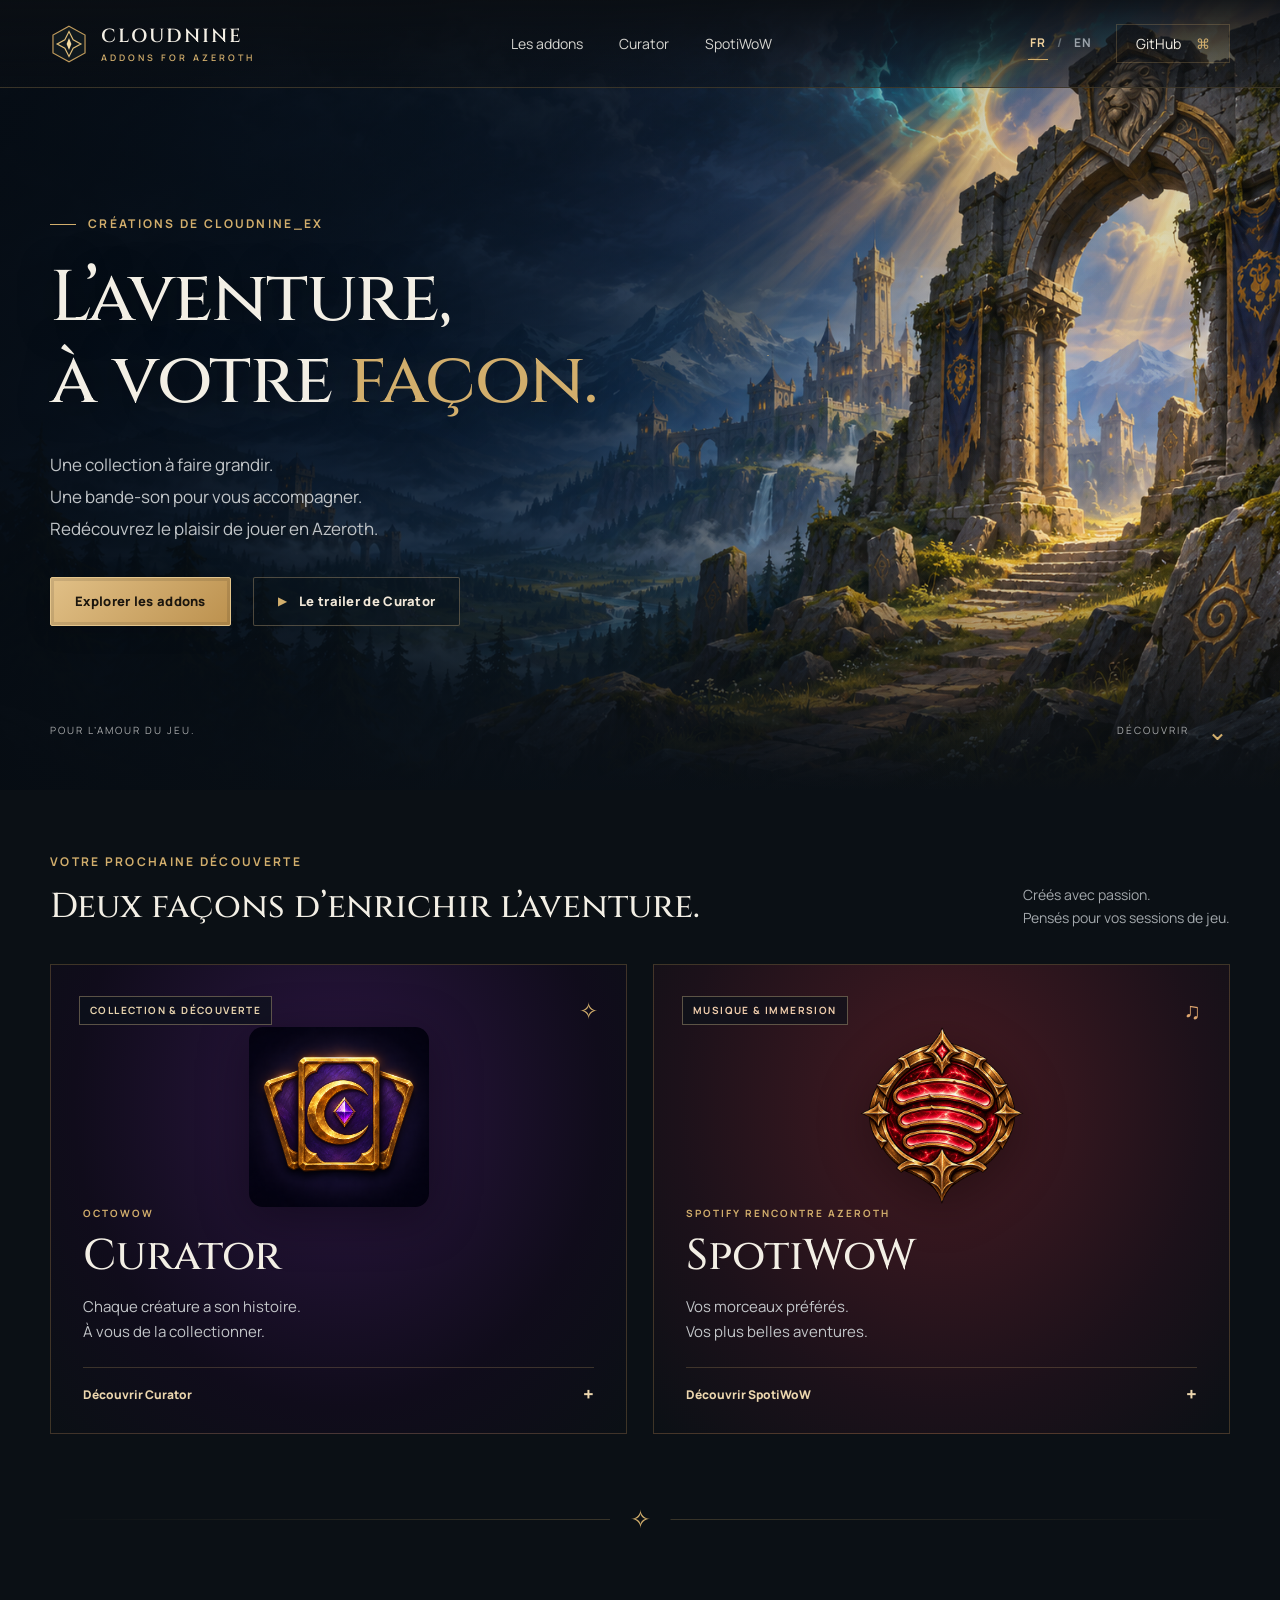
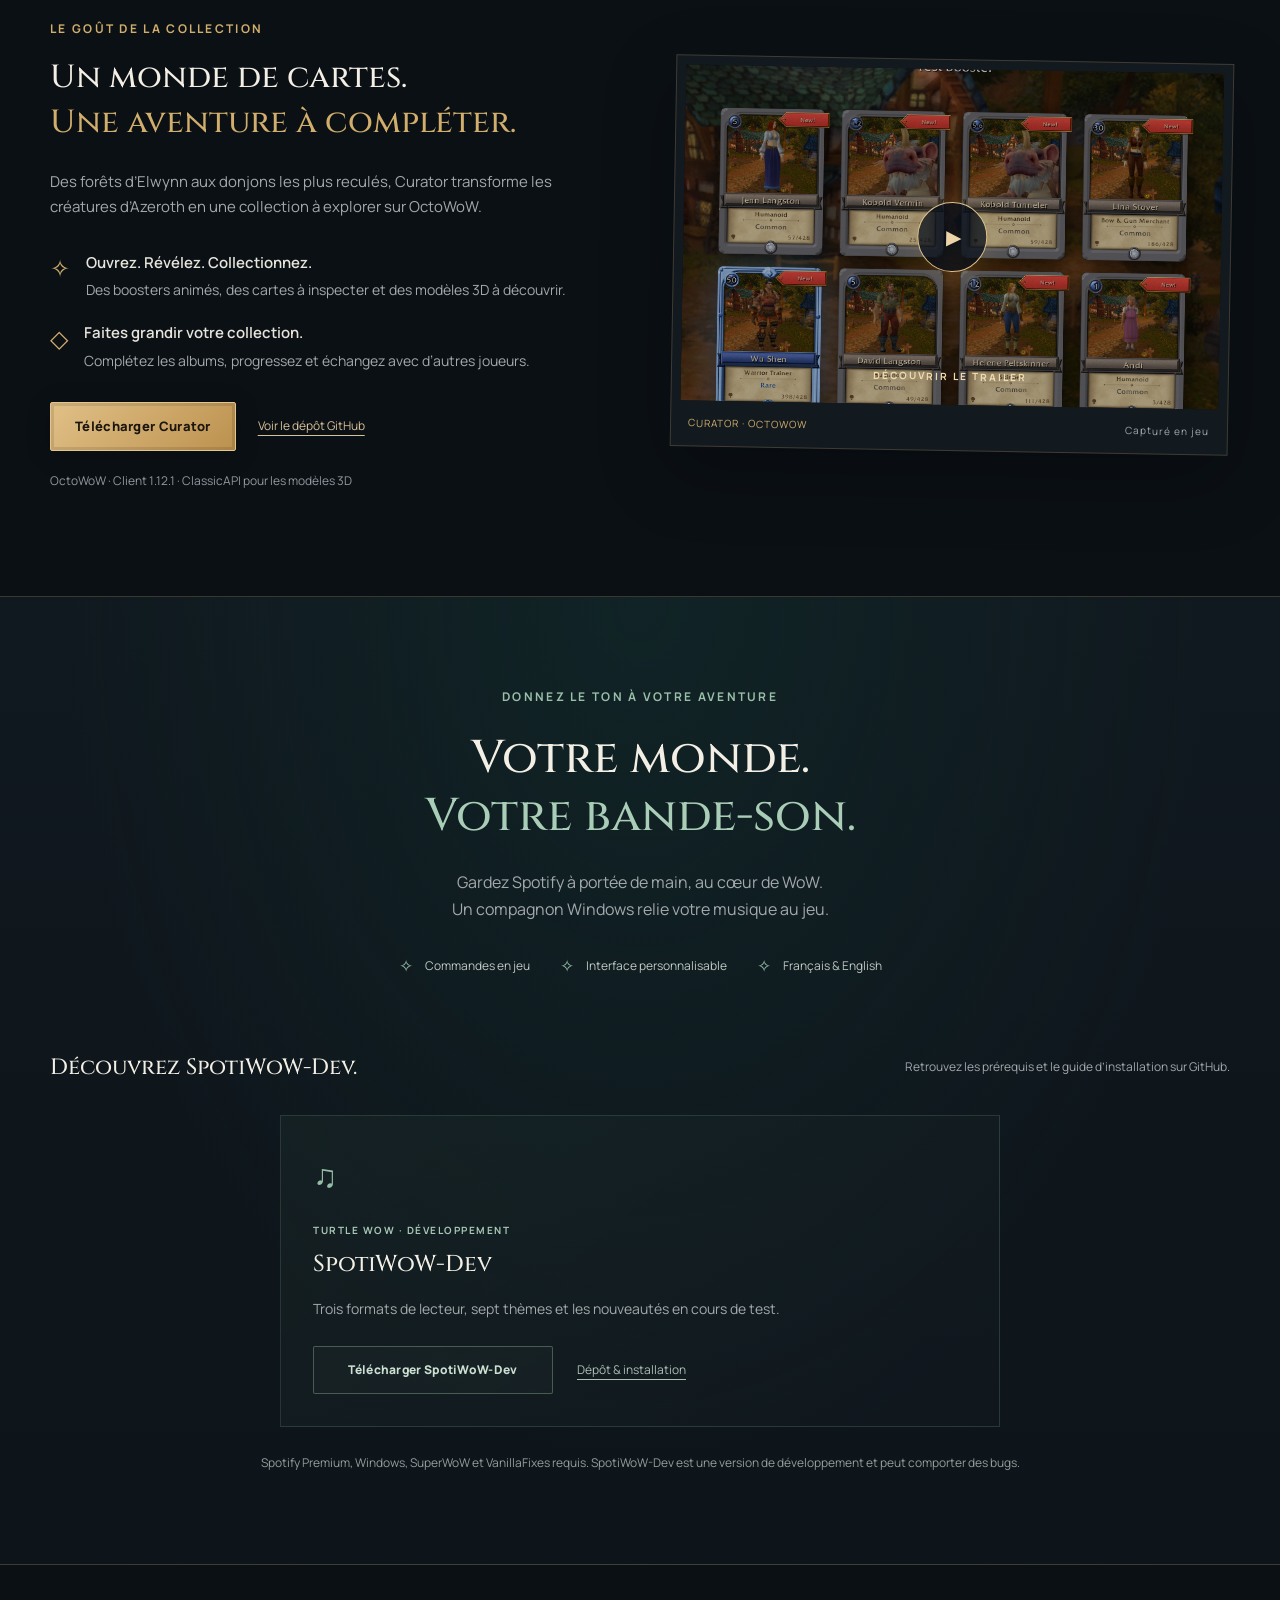
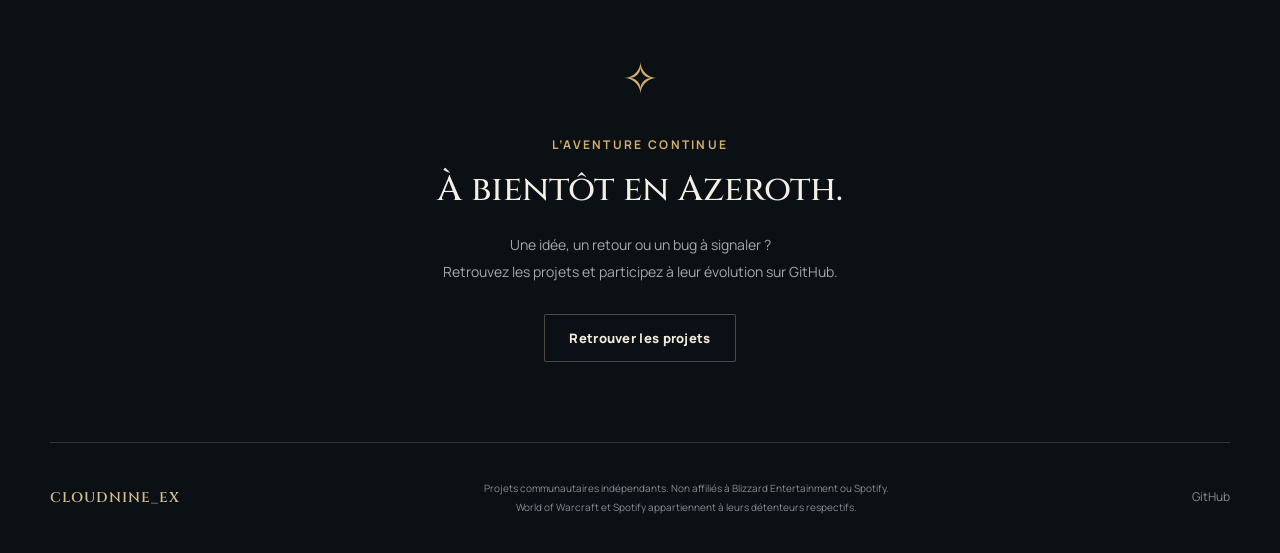
==== commit c7021f2a: "Show only SpotiWoW-Dev in French and English" ====
--- a/index.html
+++ b/index.html
@@ -8,7 +8,7 @@
   <title>CloudNine_Ex · Curator & SpotiWoW</title>
   <link rel="icon" href="assets/sigil.svg" type="image/svg+xml">
   <link rel="alternate" hreflang="fr" href="https://toracles.github.io/azeroth-addons/"><link rel="alternate" hreflang="en" href="https://toracles.github.io/azeroth-addons/en.html"><link rel="alternate" hreflang="x-default" href="https://toracles.github.io/azeroth-addons/">
-  <link rel="stylesheet" href="style.css?v=2"><script src="script.js?v=2" defer></script>
+  <link rel="stylesheet" href="style.css?v=4"><script src="script.js?v=2" defer></script>
 </head>
 <body>
 <a class="skip" href="#addons">Aller aux addons</a>
@@ -20,7 +20,7 @@
 <a class="addon-tile spoti-tile" href="#spotiwow"><div class="tile-logo-stage"><img class="tile-logo" src="assets/spotiwow-logo.png" alt="Logo de SpotiWoW" width="256" height="256"></div><div class="tile-top"><span class="tag">MUSIQUE & IMMERSION</span><span class="tile-symbol" aria-hidden="true">♫</span></div><div class="tile-content"><span class="tile-kicker">SPOTIFY RENCONTRE AZEROTH</span><h3>SpotiWoW</h3><p>Vos morceaux préférés.<br>Vos plus belles aventures.</p><span class="text-link">Découvrir SpotiWoW <span aria-hidden="true">+</span></span></div></a></div></section>
 <div class="ornament wrap" aria-hidden="true"><span>✧</span></div>
 <section id="curator" class="detail wrap"><div class="detail-copy"><p class="eyebrow">LE GOÛT DE LA COLLECTION</p><h2>Un monde de cartes.<br><em>Une aventure à compléter.</em></h2><p>Des forêts d’Elwynn aux donjons les plus reculés, Curator transforme les créatures d’Azeroth en une collection à explorer sur OctoWoW.</p><div class="feature-list"><div><span aria-hidden="true">✧</span><p><strong>Ouvrez. Révélez. Collectionnez.</strong>Des boosters animés, des cartes à inspecter et des modèles 3D à découvrir.</p></div><div><span aria-hidden="true">◇</span><p><strong>Faites grandir votre collection.</strong>Complétez les albums, progressez et échangez avec d’autres joueurs.</p></div></div><div class="actions"><a class="button gold" href="https://github.com/Toracles/Curator-OctoWoW/releases/latest" target="_blank" rel="noopener noreferrer">Télécharger Curator</a><a class="repo-link" href="https://github.com/Toracles/Curator-OctoWoW" target="_blank" rel="noopener noreferrer">Voir le dépôt GitHub</a></div><p class="requirements">OctoWoW · Client 1.12.1 · ClassicAPI pour les modèles 3D</p></div><div class="trailer-card"><button class="trailer-preview" data-trailer aria-label="Regarder le trailer de Curator"><img src="assets/curator-booster.webp" alt="Aperçu de l’ouverture d’un booster Curator" loading="lazy" width="1300" height="700"><span class="play-ring" aria-hidden="true">▶</span><span class="preview-label">DÉCOUVRIR LE TRAILER</span></button><div class="media-caption"><span>CURATOR · OCTOWOW</span><span>Capturé en jeu</span></div></div></section>
-<section id="spotiwow" class="spoti-section"><div class="wrap"><div class="spoti-heading"><p class="eyebrow">DONNEZ LE TON À VOTRE AVENTURE</p><h2>Votre monde.<br><em>Votre bande-son.</em></h2><p>Gardez Spotify à portée de main, au cœur de WoW.<br>Un compagnon Windows relie votre musique au jeu.</p></div><div class="spoti-features"><span>Commandes en jeu</span><span>Interface personnalisable</span><span>Français & English</span></div><div class="edition-header"><h3>Choisissez votre édition.</h3><p>Retrouvez les prérequis et l’installation dans chaque dépôt.</p></div><div class="edition-grid"><article class="edition"><span class="edition-mark" aria-hidden="true">◇</span><p class="eyebrow">OCTOWOW</p><h3>SpotiWoW Octo</h3><p>Votre musique sur OctoWoW, avec les éditions française et anglaise.</p><a class="button outline" href="https://github.com/Toracles/SpotiWoW-Octo/releases/latest" target="_blank" rel="noopener noreferrer">Télécharger</a><a class="repo-link" href="https://github.com/Toracles/SpotiWoW-Octo" target="_blank" rel="noopener noreferrer">Dépôt & installation</a></article><article class="edition"><span class="edition-mark" aria-hidden="true">✧</span><p class="eyebrow">RAVENCRAFT</p><h3>SpotiWoW Raven</h3><p>Le compagnon Spotify adapté aux aventures sur RavenCraft.</p><a class="button outline" href="https://github.com/Toracles/SpotiWoW-Raven/releases/latest" target="_blank" rel="noopener noreferrer">Télécharger</a><a class="repo-link" href="https://github.com/Toracles/SpotiWoW-Raven" target="_blank" rel="noopener noreferrer">Dépôt & installation</a></article><article class="edition dev"><span class="edition-mark" aria-hidden="true">♫</span><p class="eyebrow">TURTLE WOW · DÉVELOPPEMENT</p><h3>SpotiWoW Dev</h3><p>Trois formats de lecteur, sept thèmes et les nouveautés en cours de test.</p><a class="button outline" href="https://github.com/Toracles/SpotiWoW-Dev/releases/latest" target="_blank" rel="noopener noreferrer">Essayer la version Dev</a><a class="repo-link" href="https://github.com/Toracles/SpotiWoW-Dev" target="_blank" rel="noopener noreferrer">Dépôt & installation</a></article></div><p class="spoti-note">Spotify Premium requis. Windows, SuperWoW et VanillaFixes selon l’édition. La version Dev peut comporter des bugs.</p></div></section>
+<section id="spotiwow" class="spoti-section"><div class="wrap"><div class="spoti-heading"><p class="eyebrow">DONNEZ LE TON À VOTRE AVENTURE</p><h2>Votre monde.<br><em>Votre bande-son.</em></h2><p>Gardez Spotify à portée de main, au cœur de WoW.<br>Un compagnon Windows relie votre musique au jeu.</p></div><div class="spoti-features"><span>Commandes en jeu</span><span>Interface personnalisable</span><span>Français & English</span></div><div class="edition-header"><h3>Découvrez SpotiWoW-Dev.</h3><p>Retrouvez les prérequis et le guide d’installation sur GitHub.</p></div><div class="edition-grid single-edition"><article class="edition dev"><span class="edition-mark" aria-hidden="true">♫</span><p class="eyebrow">TURTLE WOW · DÉVELOPPEMENT</p><h3>SpotiWoW-Dev</h3><p>Trois formats de lecteur, sept thèmes et les nouveautés en cours de test.</p><a class="button outline" href="https://github.com/Toracles/SpotiWoW-Dev/releases/latest" target="_blank" rel="noopener noreferrer">Télécharger SpotiWoW-Dev</a><a class="repo-link" href="https://github.com/Toracles/SpotiWoW-Dev" target="_blank" rel="noopener noreferrer">Dépôt & installation</a></article></div><p class="spoti-note">Spotify Premium, Windows, SuperWoW et VanillaFixes requis. SpotiWoW-Dev est une version de développement et peut comporter des bugs.</p></div></section>
 <section class="closing wrap"><span class="closing-sigil" aria-hidden="true">✧</span><p class="eyebrow">L’AVENTURE CONTINUE</p><h2>À bientôt en Azeroth.</h2><p>Une idée, un retour ou un bug à signaler ?<br>Retrouvez les projets et participez à leur évolution sur GitHub.</p><a class="button ghost" href="https://github.com/Toracles" target="_blank" rel="noopener noreferrer">Retrouver les projets</a></section>
 </main><footer class="footer wrap"><a class="footer-brand" href="#">CLOUDNINE_EX</a><p>Projets communautaires indépendants. Non affiliés à Blizzard Entertainment ou Spotify.<br>World of Warcraft et Spotify appartiennent à leurs détenteurs respectifs.</p><a href="https://github.com/Toracles" target="_blank" rel="noopener noreferrer">GitHub</a></footer>
 <dialog id="trailer-dialog" aria-labelledby="trailer-title"><div class="dialog-heading"><h2 id="trailer-title">Curator · Le trailer</h2><button class="close-dialog" aria-label="Fermer le trailer">✕</button></div><video controls playsinline preload="none" poster="assets/curator-booster.webp"><source src="assets/curator-trailer.mp4" type="video/mp4">Votre navigateur ne lit pas cette vidéo. <a href="assets/curator-trailer.mp4">Télécharger le trailer</a>.</video></dialog>
--- a/style.css
+++ b/style.css
@@ -9,3 +9,6 @@
 /* Addon branding and bilingual navigation. */
 .header-tools{display:flex;align-items:center;gap:22px}.language-switch{display:flex;align-items:center;gap:9px;font-size:12px;font-weight:700;letter-spacing:1px}.language-switch span{color:#687177}.language-switch a{color:#9ba3aa;padding:6px 2px}.language-switch a[aria-current=page]{color:#efd19c;border-bottom:1px solid var(--gold)}.language-switch a:hover{color:#fff}.curator-tile{background:radial-gradient(ellipse at 50% 30%,#2c1642,#100c1b 65%,#0b1015)}.spoti-tile{background:radial-gradient(ellipse at 50% 30%,#471b22,#1c111a 65%,#0b1015)}.tile-logo-stage{position:absolute;inset:60px 0 auto;height:190px;display:flex;justify-content:center;align-items:center;z-index:-2}.tile-logo-stage .tile-logo{height:190px;width:190px;object-fit:contain;filter:drop-shadow(0 10px 25px #0006);transition:transform .5s}.addon-tile:hover .tile-logo{transform:translateY(-5px) scale(1.04)}.curator-tile .tile-logo{border-radius:14px}.spoti-tile .tile-top .tag{color:#f1cead}.spoti-tile .tile-top .tile-symbol{color:#dfa66e}
 @media(max-width:1000px){.header-tools{gap:14px}.header nav{gap:18px}}@media(max-width:700px){.header-tools{gap:12px}.language-switch{font-size:11px;gap:7px}.nav-github{padding:5px 9px;font-size:11px}.brand{font-size:14px}.brand-sub{font-size:7px}.tile-logo-stage{top:53px;height:170px}.tile-logo-stage .tile-logo{height:170px;width:170px}}
+.addon-tile{height:470px}.tile-logo-stage{top:62px;height:180px}.tile-logo-stage .tile-logo{height:180px;width:180px}.curator-tile .tile-logo{mix-blend-mode:screen}.curator-tile .tile-shade{display:none}@media(max-width:700px){.addon-tile{height:430px}.tile-logo-stage{top:55px;height:150px}.tile-logo-stage .tile-logo{height:150px;width:150px}}
+
+.single-edition{grid-template-columns:minmax(0,720px);justify-content:center}.single-edition .edition{padding:32px}.single-edition .edition>p:not(.eyebrow){min-height:0}.single-edition .edition .button{width:auto;min-width:240px}.single-edition .edition .repo-link{display:inline-block;margin:0 0 0 24px}@media(max-width:700px){.single-edition .edition{padding:26px}.single-edition .edition .button{width:100%;min-width:0}.single-edition .edition .repo-link{display:block;margin:18px 0 0}}
